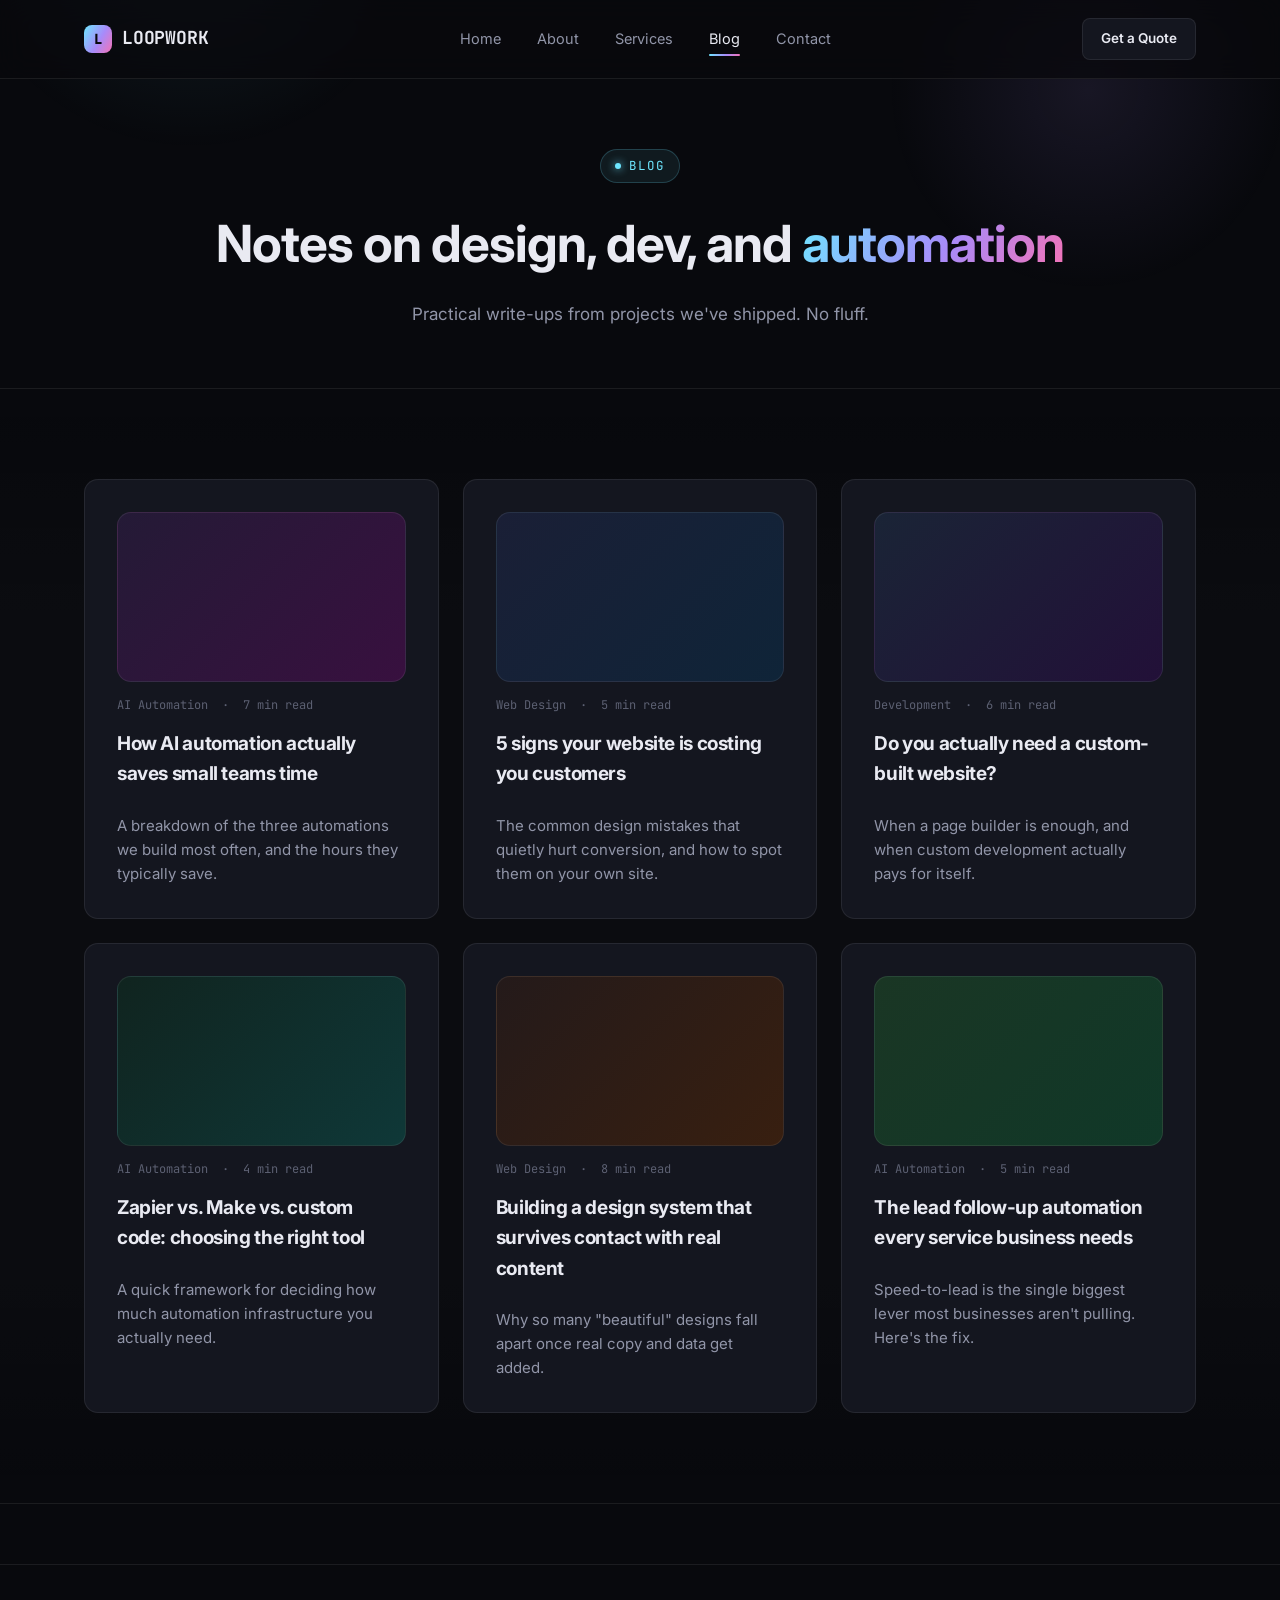
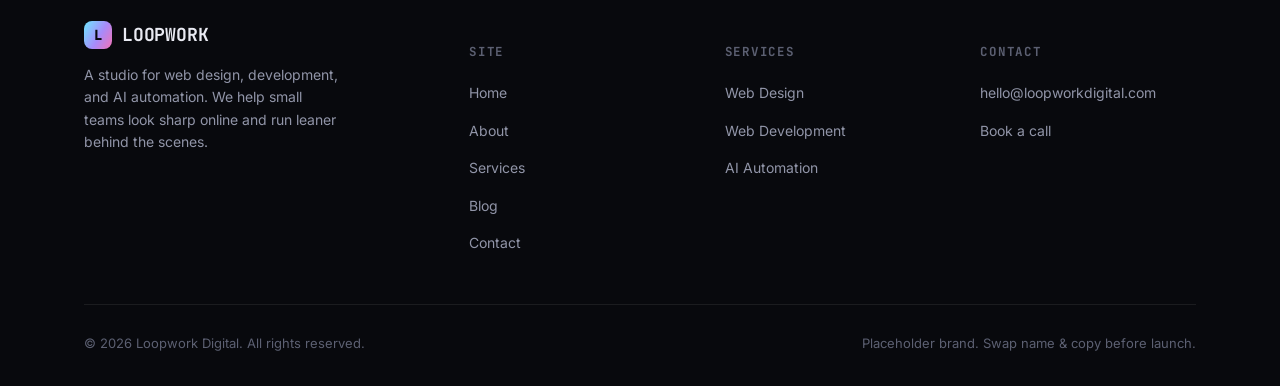
==== blog.html @ 00975c3e "Initial commit: Loopwork Digital site Static site for web design, development, and AI automation ser" ====
<!DOCTYPE html>
<html lang="en">
<head>
<meta charset="UTF-8">
<meta name="viewport" content="width=device-width, initial-scale=1.0">
<title>Blog — Loopwork Digital</title>
<meta name="description" content="Notes on web design, development, and AI automation from Loopwork Digital.">
<link rel="preconnect" href="https://fonts.googleapis.com">
<link rel="preconnect" href="https://fonts.gstatic.com" crossorigin>
<link href="https://fonts.googleapis.com/css2?family=Inter:wght@400;500;600;700;800&family=JetBrains+Mono:wght@500;700&display=swap" rel="stylesheet">
<link rel="stylesheet" href="css/styles.css">
</head>
<body>

<header class="site-header">
  <nav class="nav">
    <a href="index.html" class="logo"><span class="logo-mark">L</span> LOOPWORK</a>
    <div class="nav-links">
      <a href="index.html">Home</a>
      <a href="index.html#about">About</a>
      <a href="services.html">Services</a>
      <a href="blog.html">Blog</a>
      <a href="contact.html">Contact</a>
    </div>
    <div class="nav-cta">
      <a href="contact.html" class="btn btn-secondary btn-sm">Get a Quote</a>
      <button class="nav-toggle" aria-label="Toggle menu"><span></span><span></span><span></span></button>
    </div>
  </nav>
</header>

<main>

  <section class="page-hero">
    <div class="container">
      <span class="eyebrow">Blog</span>
      <h1>Notes on design, dev, and <span class="gradient-text">automation</span></h1>
      <p>Practical write-ups from projects we've shipped. No fluff.</p>
    </div>
  </section>

  <section class="section-alt">
    <div class="container">
      <div class="grid grid-3">

        <a href="blog/how-ai-automation-saves-small-teams-time.html" class="card post-card reveal">
          <div class="post-thumb thumb-2"></div>
          <div class="post-meta"><span>AI Automation</span><span>·</span><span>7 min read</span></div>
          <h3>How AI automation actually saves small teams time</h3>
          <p>A breakdown of the three automations we build most often, and the hours they typically save.</p>
        </a>

        <a href="#" class="card post-card reveal">
          <div class="post-thumb thumb-1"></div>
          <div class="post-meta"><span>Web Design</span><span>·</span><span>5 min read</span></div>
          <h3>5 signs your website is costing you customers</h3>
          <p>The common design mistakes that quietly hurt conversion, and how to spot them on your own site.</p>
        </a>

        <a href="#" class="card post-card reveal">
          <div class="post-thumb thumb-5"></div>
          <div class="post-meta"><span>Development</span><span>·</span><span>6 min read</span></div>
          <h3>Do you actually need a custom-built website?</h3>
          <p>When a page builder is enough, and when custom development actually pays for itself.</p>
        </a>

        <a href="#" class="card post-card reveal">
          <div class="post-thumb thumb-3"></div>
          <div class="post-meta"><span>AI Automation</span><span>·</span><span>4 min read</span></div>
          <h3>Zapier vs. Make vs. custom code: choosing the right tool</h3>
          <p>A quick framework for deciding how much automation infrastructure you actually need.</p>
        </a>

        <a href="#" class="card post-card reveal">
          <div class="post-thumb thumb-4"></div>
          <div class="post-meta"><span>Web Design</span><span>·</span><span>8 min read</span></div>
          <h3>Building a design system that survives contact with real content</h3>
          <p>Why so many "beautiful" designs fall apart once real copy and data get added.</p>
        </a>

        <a href="#" class="card post-card reveal">
          <div class="post-thumb thumb-6"></div>
          <div class="post-meta"><span>AI Automation</span><span>·</span><span>5 min read</span></div>
          <h3>The lead follow-up automation every service business needs</h3>
          <p>Speed-to-lead is the single biggest lever most businesses aren't pulling. Here's the fix.</p>
        </a>

      </div>
    </div>
  </section>

</main>

<footer class="site-footer">
  <div class="container">
    <div class="footer-top">
      <div class="footer-brand">
        <a href="index.html" class="logo"><span class="logo-mark">L</span> LOOPWORK</a>
        <p>A studio for web design, development, and AI automation. We help small teams look sharp online and run leaner behind the scenes.</p>
      </div>
      <div class="footer-col">
        <h5>Site</h5>
        <ul>
          <li><a href="index.html">Home</a></li>
          <li><a href="index.html#about">About</a></li>
          <li><a href="services.html">Services</a></li>
          <li><a href="blog.html">Blog</a></li>
          <li><a href="contact.html">Contact</a></li>
        </ul>
      </div>
      <div class="footer-col">
        <h5>Services</h5>
        <ul>
          <li><a href="services.html">Web Design</a></li>
          <li><a href="services.html">Web Development</a></li>
          <li><a href="services.html">AI Automation</a></li>
        </ul>
      </div>
      <div class="footer-col">
        <h5>Contact</h5>
        <ul>
          <li><a href="mailto:hello@loopworkdigital.com">hello@loopworkdigital.com</a></li>
          <li><a href="contact.html">Book a call</a></li>
        </ul>
      </div>
    </div>
    <div class="footer-bottom">
      <span>© 2026 Loopwork Digital. All rights reserved.</span>
      <span>Placeholder brand. Swap name & copy before launch.</span>
    </div>
  </div>
</footer>

<script src="js/main.js"></script>
</body>
</html>
---- css/styles.css ----
/* ===========================
   LOOPWORK DIGITAL — Web Design & AI Automation Studio
   Placeholder brand: swap "LOOPWORK DIGITAL" and colors below to rebrand.
=========================== */

:root {
  --bg: #08090d;
  --bg-elevated: #0f1119;
  --surface: #14161f;
  --surface-hover: #1b1e2b;
  --border: #232634;
  --border-soft: rgba(255, 255, 255, 0.08);
  --text: #e9eaf2;
  --text-muted: #9195a8;
  --text-dim: #5c6072;
  --accent: #6ee7ff;
  --accent-2: #a78bfa;
  --accent-gradient: linear-gradient(120deg, #6ee7ff 0%, #a78bfa 55%, #f472b6 100%);
  --accent-solid: #7dd3fc;
  --success: #4ade80;
  --radius-sm: 8px;
  --radius-md: 14px;
  --radius-lg: 22px;
  --shadow-glow: 0 0 0 1px rgba(255,255,255,0.06), 0 20px 60px -20px rgba(110, 231, 255, 0.15);
  --max-width: 1160px;
  --font-body: 'Inter', -apple-system, BlinkMacSystemFont, 'Segoe UI', sans-serif;
  --font-mono: 'JetBrains Mono', ui-monospace, SFMono-Regular, Menlo, monospace;
}

* { box-sizing: border-box; }
html { scroll-behavior: smooth; }

body {
  margin: 0;
  background: var(--bg);
  color: var(--text);
  font-family: var(--font-body);
  line-height: 1.6;
  -webkit-font-smoothing: antialiased;
  overflow-x: hidden;
}

body::before {
  content: "";
  position: fixed;
  inset: 0;
  background:
    radial-gradient(600px circle at 15% -10%, rgba(110,231,255,0.10), transparent 40%),
    radial-gradient(500px circle at 85% 10%, rgba(167,139,250,0.10), transparent 40%);
  pointer-events: none;
  z-index: 0;
}

img { max-width: 100%; display: block; }
a { color: inherit; text-decoration: none; }
ul { list-style: none; margin: 0; padding: 0; }
h1, h2, h3, h4 { margin: 0; font-weight: 700; letter-spacing: -0.02em; }
p { margin: 0; }

.container {
  max-width: var(--max-width);
  margin: 0 auto;
  padding: 0 24px;
  position: relative;
  z-index: 1;
}

.mono { font-family: var(--font-mono); }

.eyebrow {
  display: inline-flex;
  align-items: center;
  gap: 8px;
  font-family: var(--font-mono);
  font-size: 12.5px;
  letter-spacing: 0.08em;
  text-transform: uppercase;
  color: var(--accent);
  background: rgba(110, 231, 255, 0.08);
  border: 1px solid rgba(110, 231, 255, 0.2);
  padding: 6px 14px;
  border-radius: 999px;
}
.eyebrow::before {
  content: "";
  width: 6px;
  height: 6px;
  border-radius: 50%;
  background: var(--accent);
  box-shadow: 0 0 8px var(--accent);
}

.gradient-text {
  background: var(--accent-gradient);
  -webkit-background-clip: text;
  background-clip: text;
  color: transparent;
}

/* ---------- Header / Nav ---------- */
.site-header {
  position: sticky;
  top: 0;
  z-index: 100;
  background: rgba(8, 9, 13, 0.75);
  backdrop-filter: blur(14px);
  -webkit-backdrop-filter: blur(14px);
  border-bottom: 1px solid var(--border-soft);
}

.nav {
  display: flex;
  align-items: center;
  justify-content: space-between;
  padding: 18px 24px;
  max-width: var(--max-width);
  margin: 0 auto;
}

.logo {
  display: flex;
  align-items: center;
  gap: 10px;
  font-family: var(--font-mono);
  font-size: 18px;
  font-weight: 700;
  letter-spacing: -0.01em;
}

.logo-mark {
  width: 28px;
  height: 28px;
  border-radius: 8px;
  background: var(--accent-gradient);
  display: inline-flex;
  align-items: center;
  justify-content: center;
  color: #08090d;
  font-weight: 800;
  font-size: 14px;
}

.nav-links {
  display: flex;
  align-items: center;
  gap: 36px;
}

.nav-links a {
  font-size: 14.5px;
  color: var(--text-muted);
  transition: color 0.2s ease;
  position: relative;
}

.nav-links a:hover,
.nav-links a.active {
  color: var(--text);
}

.nav-links a.active::after {
  content: "";
  position: absolute;
  left: 0;
  right: 0;
  bottom: -6px;
  height: 2px;
  background: var(--accent-gradient);
  border-radius: 2px;
}

.nav-cta {
  display: flex;
  align-items: center;
  gap: 16px;
}

.nav-toggle {
  display: none;
  flex-direction: column;
  gap: 5px;
  background: none;
  border: none;
  cursor: pointer;
  padding: 6px;
}
.nav-toggle span {
  width: 22px;
  height: 2px;
  background: var(--text);
  border-radius: 2px;
  transition: all 0.25s ease;
}

/* ---------- Buttons ---------- */
.btn {
  display: inline-flex;
  align-items: center;
  justify-content: center;
  gap: 8px;
  padding: 12px 24px;
  border-radius: var(--radius-sm);
  font-size: 14.5px;
  font-weight: 600;
  cursor: pointer;
  border: 1px solid transparent;
  transition: all 0.2s ease;
  white-space: nowrap;
}

.btn-primary {
  background: var(--accent-gradient);
  color: #08090d;
}
.btn-primary:hover {
  transform: translateY(-2px);
  box-shadow: 0 12px 30px -10px rgba(110, 231, 255, 0.4);
}

.btn-secondary {
  background: var(--surface);
  color: var(--text);
  border-color: var(--border-soft);
}
.btn-secondary:hover {
  background: var(--surface-hover);
  border-color: rgba(255,255,255,0.18);
}

.btn-block { width: 100%; }
.btn-sm { padding: 9px 18px; font-size: 13.5px; }

/* ---------- Hero ---------- */
.hero {
  padding: 100px 0 90px;
  text-align: center;
}

.hero h1 {
  font-size: clamp(2.4rem, 5.5vw, 4.2rem);
  line-height: 1.08;
  max-width: 880px;
  margin: 24px auto 22px;
}

.hero p.lead {
  max-width: 620px;
  margin: 0 auto 36px;
  color: var(--text-muted);
  font-size: 18px;
}

.hero-actions {
  display: flex;
  gap: 14px;
  justify-content: center;
  flex-wrap: wrap;
}

.hero-stats {
  display: flex;
  justify-content: center;
  gap: 56px;
  margin-top: 76px;
  flex-wrap: wrap;
}
.hero-stat .num {
  font-family: var(--font-mono);
  font-size: 32px;
  font-weight: 700;
}
.hero-stat .label {
  color: var(--text-dim);
  font-size: 13.5px;
  margin-top: 4px;
}

/* ---------- Sections ---------- */
section { padding: 90px 0; position: relative; z-index: 1; }
.section-head {
  text-align: center;
  max-width: 640px;
  margin: 0 auto 56px;
}
.section-head h2 {
  font-size: clamp(1.9rem, 3.5vw, 2.6rem);
  margin: 18px 0 16px;
}
.section-head p {
  color: var(--text-muted);
  font-size: 16.5px;
}

.section-alt {
  background: linear-gradient(180deg, transparent, rgba(255,255,255,0.015) 20%, rgba(255,255,255,0.015) 80%, transparent);
  border-top: 1px solid var(--border-soft);
  border-bottom: 1px solid var(--border-soft);
}

/* ---------- Cards / Grid ---------- */
.grid {
  display: grid;
  gap: 24px;
}
.grid-3 { grid-template-columns: repeat(3, 1fr); }
.grid-2 { grid-template-columns: repeat(2, 1fr); }

.card {
  background: var(--surface);
  border: 1px solid var(--border-soft);
  border-radius: var(--radius-md);
  padding: 32px;
  transition: transform 0.25s ease, border-color 0.25s ease, box-shadow 0.25s ease;
}
.card:hover {
  transform: translateY(-4px);
  border-color: rgba(110,231,255,0.25);
  box-shadow: var(--shadow-glow);
}

.card-icon {
  width: 46px;
  height: 46px;
  border-radius: 12px;
  background: rgba(110, 231, 255, 0.08);
  border: 1px solid rgba(110, 231, 255, 0.2);
  display: flex;
  align-items: center;
  justify-content: center;
  font-size: 20px;
  margin-bottom: 20px;
}

.card h3 {
  font-size: 19px;
  margin-bottom: 10px;
}
.card p {
  color: var(--text-muted);
  font-size: 15px;
}

/* ---------- Portfolio ---------- */
.work-card {
  border-radius: var(--radius-md);
  overflow: hidden;
  border: 1px solid var(--border-soft);
  background: var(--surface);
  transition: transform 0.25s ease, border-color 0.25s ease;
}
.work-card:hover {
  transform: translateY(-4px);
  border-color: rgba(167,139,250,0.3);
}
.work-thumb {
  height: 200px;
  display: flex;
  align-items: center;
  justify-content: center;
  font-family: var(--font-mono);
  font-size: 13px;
  color: var(--text-dim);
  position: relative;
  overflow: hidden;
}
.work-thumb .tag {
  position: absolute;
  top: 14px;
  left: 14px;
  background: rgba(0,0,0,0.4);
  backdrop-filter: blur(6px);
  padding: 5px 12px;
  border-radius: 999px;
  font-size: 11.5px;
  letter-spacing: 0.05em;
  text-transform: uppercase;
  color: var(--text);
  border: 1px solid rgba(255,255,255,0.15);
}
.work-body { padding: 24px; }
.work-body h3 { font-size: 17px; margin-bottom: 6px; }
.work-body p { color: var(--text-muted); font-size: 14.5px; margin-bottom: 14px; }
.work-meta {
  display: flex;
  gap: 10px;
  flex-wrap: wrap;
}
.chip {
  font-family: var(--font-mono);
  font-size: 11.5px;
  color: var(--accent);
  background: rgba(110,231,255,0.08);
  border: 1px solid rgba(110,231,255,0.18);
  padding: 4px 10px;
  border-radius: 999px;
}

/* ---------- Pricing ---------- */
.price-card {
  background: var(--surface);
  border: 1px solid var(--border-soft);
  border-radius: var(--radius-lg);
  padding: 36px 30px;
  display: flex;
  flex-direction: column;
  position: relative;
}
.price-card.featured {
  border-color: rgba(110,231,255,0.35);
  background: linear-gradient(180deg, rgba(110,231,255,0.06), var(--surface) 40%);
  box-shadow: var(--shadow-glow);
}
.price-card .badge {
  position: absolute;
  top: -13px;
  left: 50%;
  transform: translateX(-50%);
  background: var(--accent-gradient);
  color: #08090d;
  font-family: var(--font-mono);
  font-size: 11px;
  font-weight: 700;
  letter-spacing: 0.05em;
  text-transform: uppercase;
  padding: 6px 16px;
  border-radius: 999px;
}
.price-card h3 { font-size: 18px; color: var(--text-muted); font-weight: 600; }
.price-card .amount {
  font-family: var(--font-mono);
  font-size: 42px;
  font-weight: 700;
  margin: 14px 0 4px;
}
.price-card .amount span {
  font-size: 15px;
  color: var(--text-dim);
  font-weight: 400;
}
.price-card .amount span.original {
  font-size: 22px;
  text-decoration: line-through;
  color: var(--text-dim);
  font-weight: 500;
  margin-right: 10px;
}
.badge-founding {
  background: rgba(74, 222, 128, 0.12) !important;
  color: var(--success) !important;
  border: 1px solid rgba(74, 222, 128, 0.35);
}
.founding-banner {
  max-width: 560px;
  margin: 0 auto 40px;
  text-align: center;
  padding: 14px 24px;
  border: 1px solid rgba(110, 231, 255, 0.25);
  border-radius: 999px;
  background: rgba(110, 231, 255, 0.06);
  font-size: 14px;
  color: var(--text-muted);
}
.founding-banner strong {
  color: var(--accent);
}
.price-card .desc {
  color: var(--text-muted);
  font-size: 14px;
  margin-bottom: 26px;
}
.price-features {
  display: flex;
  flex-direction: column;
  gap: 13px;
  margin-bottom: 30px;
  flex: 1;
}
.price-features li {
  display: flex;
  align-items: flex-start;
  gap: 10px;
  font-size: 14.5px;
  color: var(--text);
}
.price-features li::before {
  content: "✓";
  color: var(--success);
  font-weight: 700;
  flex-shrink: 0;
}

/* ---------- Process steps ---------- */
.steps {
  display: grid;
  grid-template-columns: repeat(4, 1fr);
  gap: 24px;
}
.step {
  position: relative;
  padding-top: 8px;
}
.step .step-num {
  font-family: var(--font-mono);
  font-size: 13px;
  color: var(--accent);
  border: 1px solid rgba(110,231,255,0.3);
  background: rgba(110,231,255,0.06);
  width: 34px;
  height: 34px;
  border-radius: 10px;
  display: flex;
  align-items: center;
  justify-content: center;
  margin-bottom: 18px;
}
.step h4 { font-size: 16.5px; margin-bottom: 8px; }
.step p { color: var(--text-muted); font-size: 14px; }

/* ---------- Testimonials ---------- */
.quote-card {
  background: var(--surface);
  border: 1px solid var(--border-soft);
  border-radius: var(--radius-md);
  padding: 30px;
}
.quote-card p.quote {
  font-size: 16px;
  color: var(--text);
  margin-bottom: 22px;
}
.quote-author {
  display: flex;
  align-items: center;
  gap: 12px;
}
.avatar {
  width: 38px;
  height: 38px;
  border-radius: 50%;
  background: var(--accent-gradient);
  flex-shrink: 0;
}
.quote-author .name { font-size: 14.5px; font-weight: 600; }
.quote-author .role { font-size: 13px; color: var(--text-dim); }

/* ---------- CTA band ---------- */
.cta-band {
  border-radius: var(--radius-lg);
  padding: 64px 48px;
  text-align: center;
  background: var(--surface);
  border: 1px solid var(--border-soft);
  position: relative;
  overflow: hidden;
}
.cta-band::before {
  content: "";
  position: absolute;
  inset: 0;
  background: radial-gradient(500px circle at 50% 0%, rgba(110,231,255,0.12), transparent 60%);
}
.cta-band > * { position: relative; z-index: 1; }
.cta-band h2 { font-size: clamp(1.7rem, 3.5vw, 2.3rem); margin-bottom: 16px; }
.cta-band p { color: var(--text-muted); max-width: 500px; margin: 0 auto 32px; }

/* ---------- Forms ---------- */
.form-grid {
  display: grid;
  grid-template-columns: 1fr 1fr;
  gap: 20px;
}
.form-field { display: flex; flex-direction: column; gap: 8px; margin-bottom: 20px; }
.form-field.full { grid-column: 1 / -1; }
.form-field label {
  font-size: 13.5px;
  font-weight: 600;
  color: var(--text-muted);
}
.form-field input,
.form-field select,
.form-field textarea {
  background: var(--bg-elevated);
  border: 1px solid var(--border-soft);
  border-radius: var(--radius-sm);
  padding: 13px 16px;
  color: var(--text);
  font-family: var(--font-body);
  font-size: 14.5px;
  outline: none;
  transition: border-color 0.2s ease;
}
.form-field input:focus,
.form-field select:focus,
.form-field textarea:focus {
  border-color: var(--accent);
}
.form-field textarea { resize: vertical; min-height: 120px; }
.form-note {
  font-size: 13px;
  color: var(--text-dim);
  margin-top: 14px;
}
.form-success {
  display: none;
  background: rgba(74, 222, 128, 0.08);
  border: 1px solid rgba(74, 222, 128, 0.3);
  color: var(--success);
  padding: 16px 20px;
  border-radius: var(--radius-sm);
  font-size: 14.5px;
  margin-top: 20px;
}
.form-success.show { display: block; }
.form-success.error {
  background: rgba(248, 113, 113, 0.08);
  border-color: rgba(248, 113, 113, 0.3);
  color: #f87171;
}

.contact-grid {
  grid-template-columns: 1fr 1.4fr;
  gap: 56px;
}

.contact-info {
  display: flex;
  flex-direction: column;
  gap: 26px;
}
.contact-info-item { display: flex; gap: 16px; align-items: flex-start; }
.contact-info-item .card-icon { margin-bottom: 0; flex-shrink: 0; }
.contact-info-item h4 { font-size: 15.5px; margin-bottom: 4px; }
.contact-info-item p { color: var(--text-muted); font-size: 14px; }

/* ---------- Blog ---------- */
.post-card {
  display: flex;
  flex-direction: column;
  gap: 14px;
}
.post-meta {
  display: flex;
  gap: 14px;
  align-items: center;
  font-family: var(--font-mono);
  font-size: 12px;
  color: var(--text-dim);
}
.post-thumb {
  height: 170px;
  border-radius: var(--radius-md);
  border: 1px solid var(--border-soft);
}
article.post {
  max-width: 720px;
  margin: 0 auto;
}
article.post h1 { font-size: clamp(1.9rem, 4vw, 2.7rem); margin: 20px 0 18px; }
article.post .post-hero {
  height: 320px;
  border-radius: var(--radius-lg);
  border: 1px solid var(--border-soft);
  margin: 32px 0;
}
article.post p {
  color: var(--text-muted);
  font-size: 16.5px;
  margin-bottom: 20px;
}
article.post h2 {
  font-size: 1.5rem;
  margin: 40px 0 16px;
  color: var(--text);
}
article.post ul { margin: 0 0 20px; padding-left: 0; }
article.post ul li {
  color: var(--text-muted);
  font-size: 16px;
  padding-left: 22px;
  position: relative;
  margin-bottom: 10px;
}
article.post ul li::before {
  content: "→";
  position: absolute;
  left: 0;
  color: var(--accent);
}

/* thumb gradients */
.thumb-1 { background: linear-gradient(135deg, #1a1f36, #0f2438); }
.thumb-2 { background: linear-gradient(135deg, #241a36, #38103f); }
.thumb-3 { background: linear-gradient(135deg, #10241f, #0f3838); }
.thumb-4 { background: linear-gradient(135deg, #241a1a, #381f10); }
.thumb-5 { background: linear-gradient(135deg, #1a2436, #221038); }
.thumb-6 { background: linear-gradient(135deg, #1a3624, #103828); }

/* ---------- Footer ---------- */
.site-footer {
  border-top: 1px solid var(--border-soft);
  padding: 56px 0 32px;
  margin-top: 60px;
}
.footer-top {
  display: grid;
  grid-template-columns: 1.6fr 1fr 1fr 1fr;
  gap: 40px;
  margin-bottom: 48px;
}
.footer-brand p {
  color: var(--text-muted);
  font-size: 14px;
  margin-top: 14px;
  max-width: 260px;
}
.footer-col h5 {
  font-family: var(--font-mono);
  font-size: 12.5px;
  text-transform: uppercase;
  letter-spacing: 0.06em;
  color: var(--text-dim);
  margin-bottom: 18px;
}
.footer-col ul { display: flex; flex-direction: column; gap: 12px; }
.footer-col a {
  font-size: 14px;
  color: var(--text-muted);
  transition: color 0.2s ease;
}
.footer-col a:hover { color: var(--text); }
.footer-bottom {
  display: flex;
  justify-content: space-between;
  align-items: center;
  padding-top: 28px;
  border-top: 1px solid var(--border-soft);
  font-size: 13px;
  color: var(--text-dim);
  flex-wrap: wrap;
  gap: 12px;
}

/* ---------- Reveal animation ---------- */
.reveal {
  opacity: 0;
  transform: translateY(18px);
  transition: opacity 0.6s ease, transform 0.6s ease;
}
.reveal.in-view {
  opacity: 1;
  transform: translateY(0);
}

/* ---------- Page hero (non-home) ---------- */
.page-hero {
  padding: 70px 0 60px;
  text-align: center;
}
.page-hero h1 {
  font-size: clamp(2.1rem, 4.5vw, 3.2rem);
  margin: 20px 0 16px;
}
.page-hero p {
  color: var(--text-muted);
  max-width: 560px;
  margin: 0 auto;
  font-size: 17px;
}

/* ---------- Responsive ---------- */
@media (max-width: 980px) {
  .grid-3 { grid-template-columns: repeat(2, 1fr); }
  .steps { grid-template-columns: repeat(2, 1fr); }
  .footer-top { grid-template-columns: 1fr 1fr; }
}

@media (max-width: 760px) {
  .nav-links, .nav-cta .btn-secondary { display: none; }
  .nav-toggle { display: flex; }
  .nav.open .nav-links {
    display: flex;
    flex-direction: column;
    position: absolute;
    top: 100%;
    left: 0;
    right: 0;
    background: var(--bg-elevated);
    padding: 24px;
    border-bottom: 1px solid var(--border-soft);
    gap: 20px;
  }
  .grid-3, .grid-2 { grid-template-columns: 1fr; }
  .contact-grid { grid-template-columns: 1fr; gap: 32px; }
  .steps { grid-template-columns: 1fr; }
  .hero-stats { gap: 34px; }
  .form-grid { grid-template-columns: 1fr; }
  .footer-top { grid-template-columns: 1fr; gap: 32px; }
  .footer-bottom { flex-direction: column; align-items: flex-start; }
  section { padding: 64px 0; }
  .cta-band { padding: 48px 24px; }
}
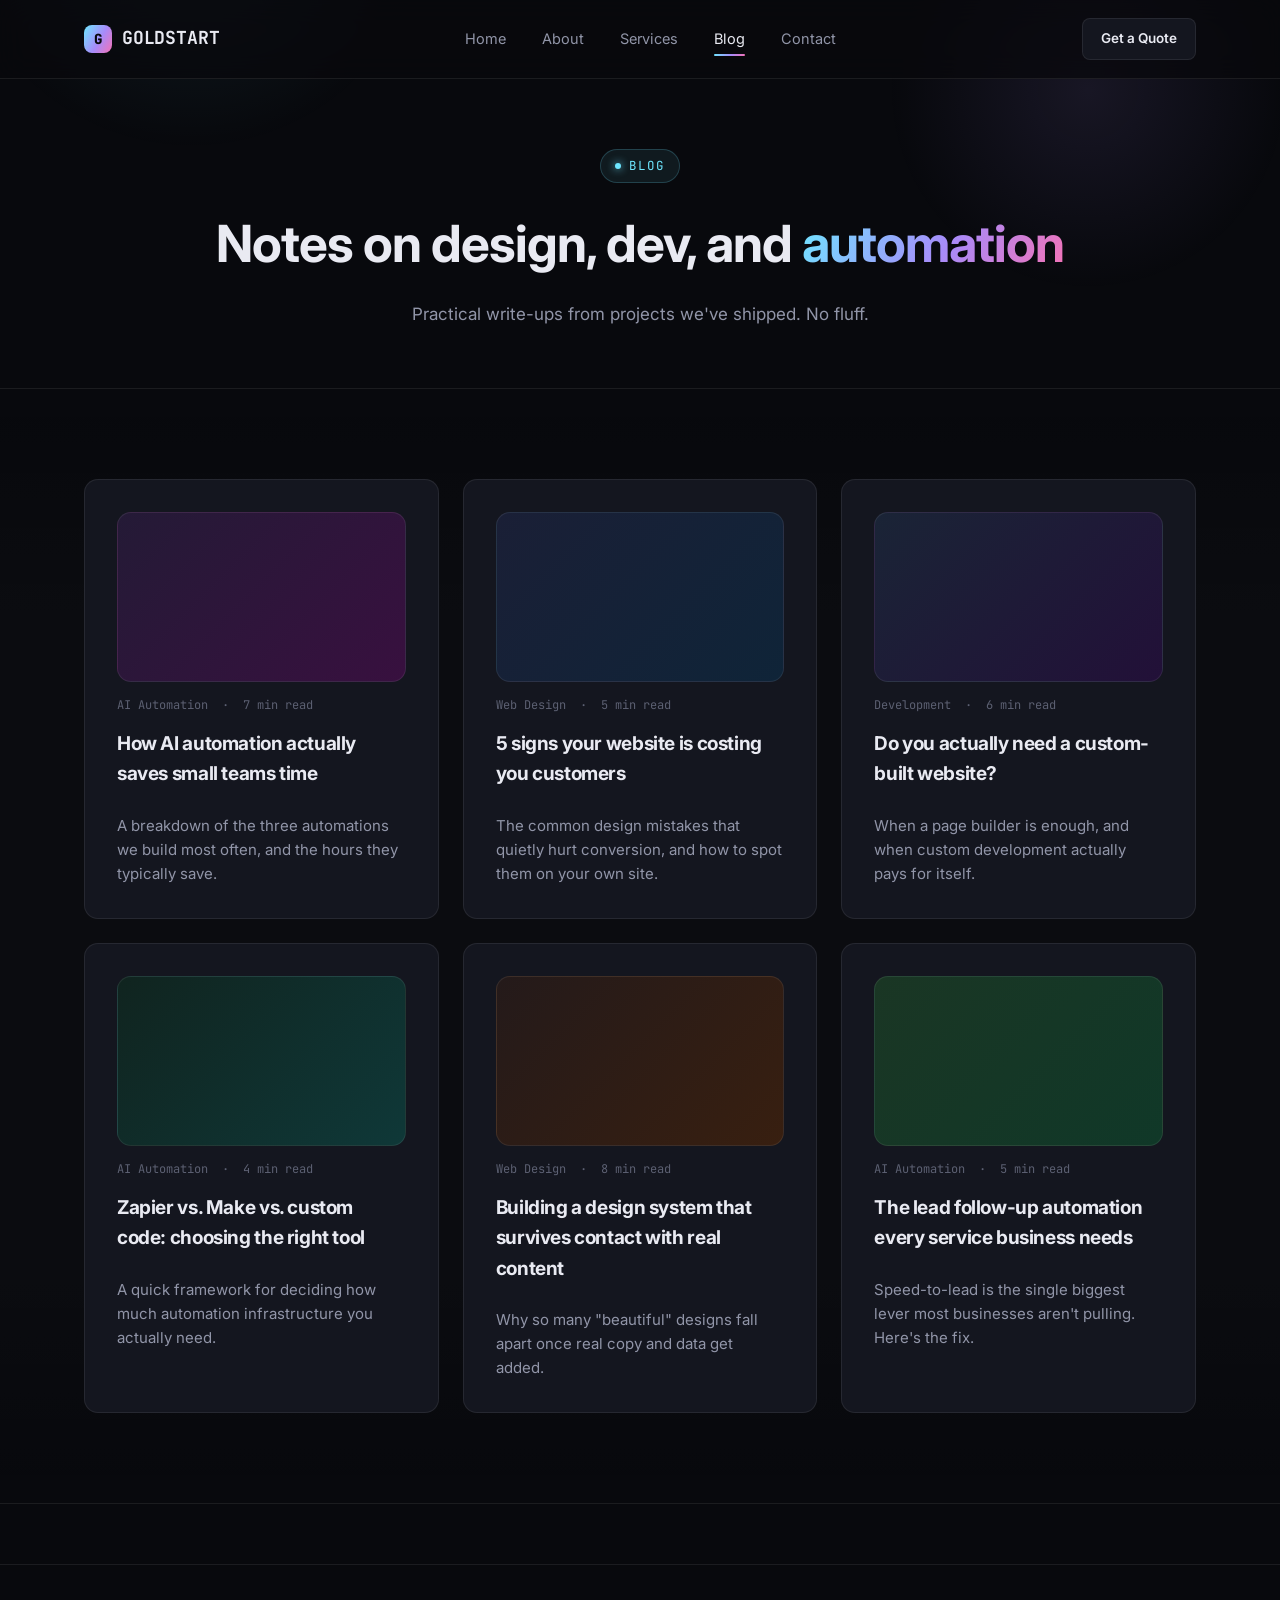
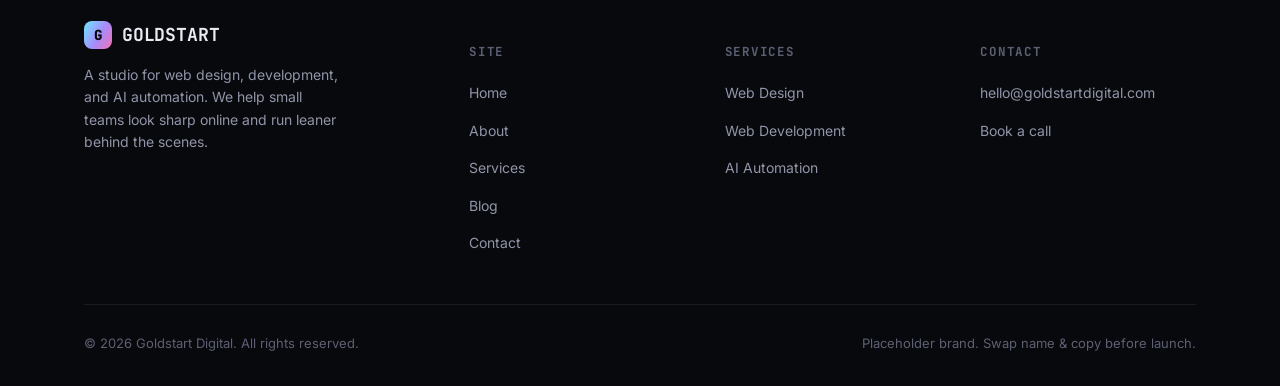
==== commit 76fa61e1: "Rebrand from Loopwork Digital to Goldstart Digital Avoids name collision with an existing funded com" ====
--- a/blog.html
+++ b/blog.html
@@ -3,8 +3,8 @@
 <head>
 <meta charset="UTF-8">
 <meta name="viewport" content="width=device-width, initial-scale=1.0">
-<title>Blog — Loopwork Digital</title>
-<meta name="description" content="Notes on web design, development, and AI automation from Loopwork Digital.">
+<title>Blog — Goldstart Digital</title>
+<meta name="description" content="Notes on web design, development, and AI automation from Goldstart Digital.">
 <link rel="preconnect" href="https://fonts.googleapis.com">
 <link rel="preconnect" href="https://fonts.gstatic.com" crossorigin>
 <link href="https://fonts.googleapis.com/css2?family=Inter:wght@400;500;600;700;800&family=JetBrains+Mono:wght@500;700&display=swap" rel="stylesheet">
@@ -14,7 +14,7 @@
 
 <header class="site-header">
   <nav class="nav">
-    <a href="index.html" class="logo"><span class="logo-mark">L</span> LOOPWORK</a>
+    <a href="index.html" class="logo"><span class="logo-mark">G</span> GOLDSTART</a>
     <div class="nav-links">
       <a href="index.html">Home</a>
       <a href="index.html#about">About</a>
@@ -95,7 +95,7 @@
   <div class="container">
     <div class="footer-top">
       <div class="footer-brand">
-        <a href="index.html" class="logo"><span class="logo-mark">L</span> LOOPWORK</a>
+        <a href="index.html" class="logo"><span class="logo-mark">G</span> GOLDSTART</a>
         <p>A studio for web design, development, and AI automation. We help small teams look sharp online and run leaner behind the scenes.</p>
       </div>
       <div class="footer-col">
@@ -119,13 +119,13 @@
       <div class="footer-col">
         <h5>Contact</h5>
         <ul>
-          <li><a href="mailto:hello@loopworkdigital.com">hello@loopworkdigital.com</a></li>
+          <li><a href="mailto:hello@goldstartdigital.com">hello@goldstartdigital.com</a></li>
           <li><a href="contact.html">Book a call</a></li>
         </ul>
       </div>
     </div>
     <div class="footer-bottom">
-      <span>© 2026 Loopwork Digital. All rights reserved.</span>
+      <span>© 2026 Goldstart Digital. All rights reserved.</span>
       <span>Placeholder brand. Swap name & copy before launch.</span>
     </div>
   </div>
--- a/css/styles.css
+++ b/css/styles.css
@@ -1,6 +1,6 @@
 /* ===========================
-   LOOPWORK DIGITAL — Web Design & AI Automation Studio
-   Placeholder brand: swap "LOOPWORK DIGITAL" and colors below to rebrand.
+   GOLDSTART DIGITAL — Web Design & AI Automation Studio
+   Placeholder brand: swap "GOLDSTART DIGITAL" and colors below to rebrand.
 =========================== */
 
 :root {
@@ -462,6 +462,13 @@
 }
 .founding-banner strong {
   color: var(--accent);
+}
+.founding-slots {
+  display: block;
+  margin-top: 6px;
+  font-family: var(--font-mono);
+  font-size: 12px;
+  color: var(--text-dim);
 }
 .price-card .desc {
   color: var(--text-muted);
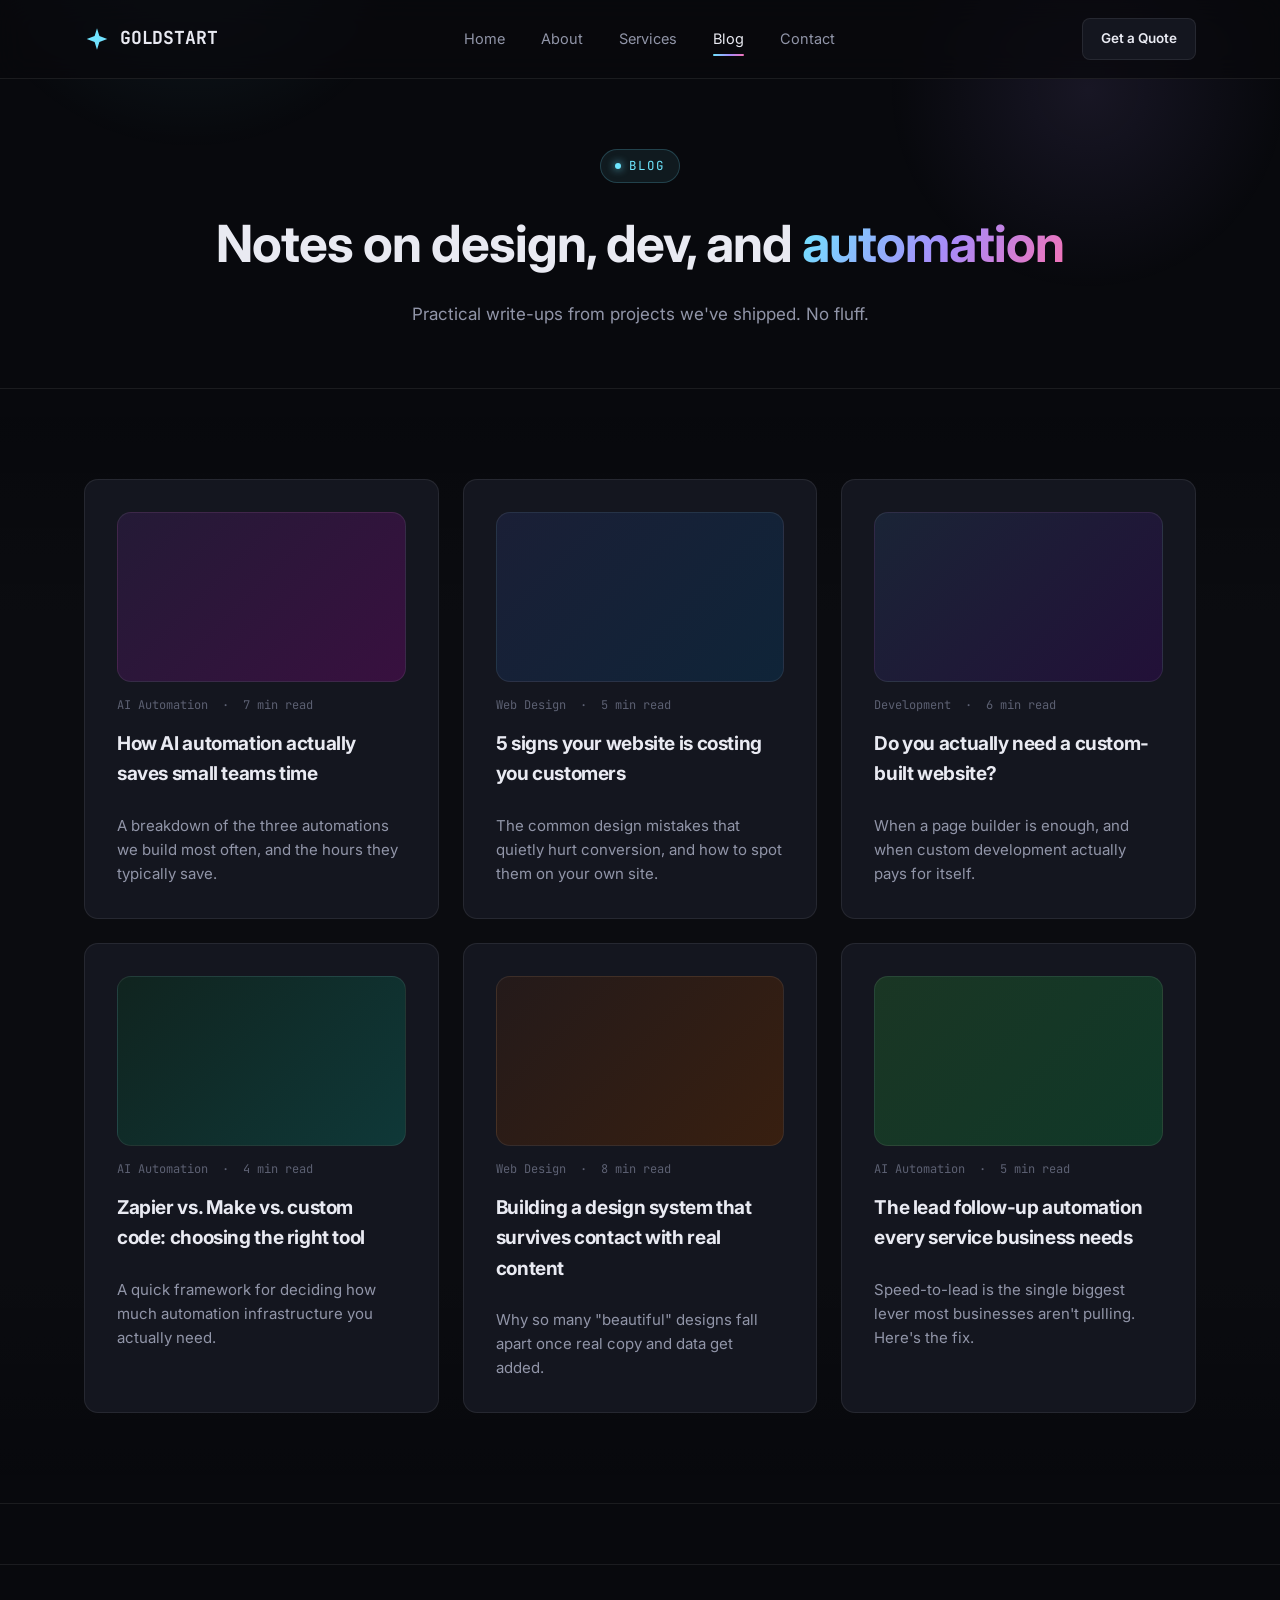
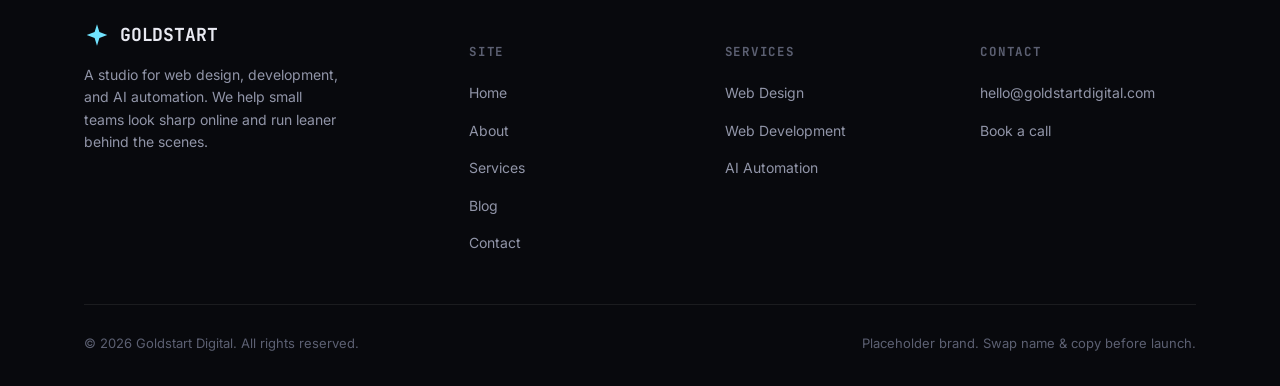
==== commit 289fca6e: "Add spark-mark logo and favicon Replaces the plain letter badge with an actual SVG mark, and adds it" ====
--- a/blog.html
+++ b/blog.html
@@ -8,13 +8,14 @@
 <link rel="preconnect" href="https://fonts.googleapis.com">
 <link rel="preconnect" href="https://fonts.gstatic.com" crossorigin>
 <link href="https://fonts.googleapis.com/css2?family=Inter:wght@400;500;600;700;800&family=JetBrains+Mono:wght@500;700&display=swap" rel="stylesheet">
+<link rel="icon" type="image/svg+xml" href="assets/favicon.svg">
 <link rel="stylesheet" href="css/styles.css">
 </head>
 <body>
 
 <header class="site-header">
   <nav class="nav">
-    <a href="index.html" class="logo"><span class="logo-mark">G</span> GOLDSTART</a>
+    <a href="index.html" class="logo"><svg class="logo-mark" viewBox="0 0 24 24" fill="none" xmlns="http://www.w3.org/2000/svg"><defs><linearGradient id="lg" x1="0" y1="0" x2="24" y2="24"><stop offset="0%" stop-color="#6ee7ff"/><stop offset="55%" stop-color="#a78bfa"/><stop offset="100%" stop-color="#f472b6"/></linearGradient></defs><path d="M12 2L14.2 9.3L21.5 12L14.2 14.7L12 22L9.8 14.7L2.5 12L9.8 9.3Z" fill="url(#lg)"/></svg> GOLDSTART</a>
     <div class="nav-links">
       <a href="index.html">Home</a>
       <a href="index.html#about">About</a>
@@ -95,7 +96,7 @@
   <div class="container">
     <div class="footer-top">
       <div class="footer-brand">
-        <a href="index.html" class="logo"><span class="logo-mark">G</span> GOLDSTART</a>
+        <a href="index.html" class="logo"><svg class="logo-mark" viewBox="0 0 24 24" fill="none" xmlns="http://www.w3.org/2000/svg"><defs><linearGradient id="lg" x1="0" y1="0" x2="24" y2="24"><stop offset="0%" stop-color="#6ee7ff"/><stop offset="55%" stop-color="#a78bfa"/><stop offset="100%" stop-color="#f472b6"/></linearGradient></defs><path d="M12 2L14.2 9.3L21.5 12L14.2 14.7L12 22L9.8 14.7L2.5 12L9.8 9.3Z" fill="url(#lg)"/></svg> GOLDSTART</a>
         <p>A studio for web design, development, and AI automation. We help small teams look sharp online and run leaner behind the scenes.</p>
       </div>
       <div class="footer-col">
--- a/css/styles.css
+++ b/css/styles.css
@@ -128,16 +128,10 @@
 }
 
 .logo-mark {
-  width: 28px;
-  height: 28px;
-  border-radius: 8px;
-  background: var(--accent-gradient);
-  display: inline-flex;
-  align-items: center;
-  justify-content: center;
-  color: #08090d;
-  font-weight: 800;
-  font-size: 14px;
+  width: 26px;
+  height: 26px;
+  flex-shrink: 0;
+  display: inline-block;
 }
 
 .nav-links {
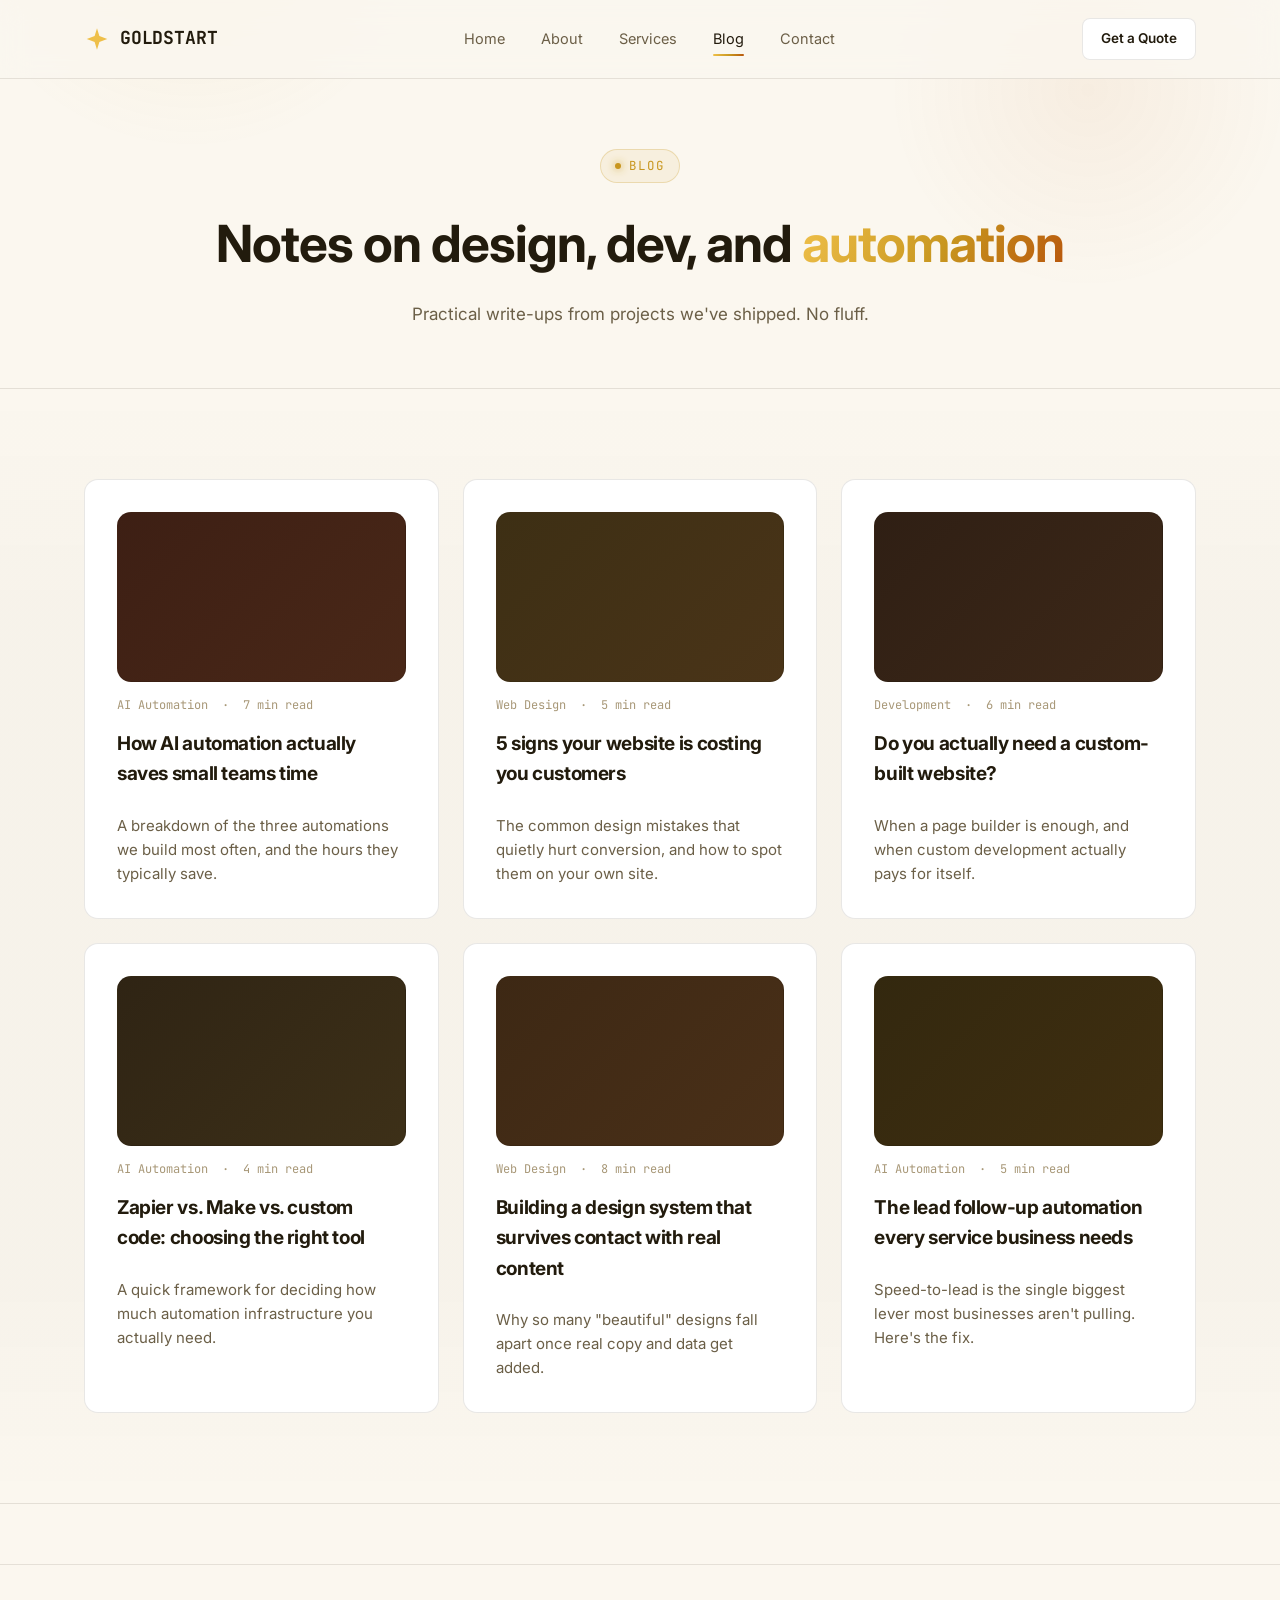
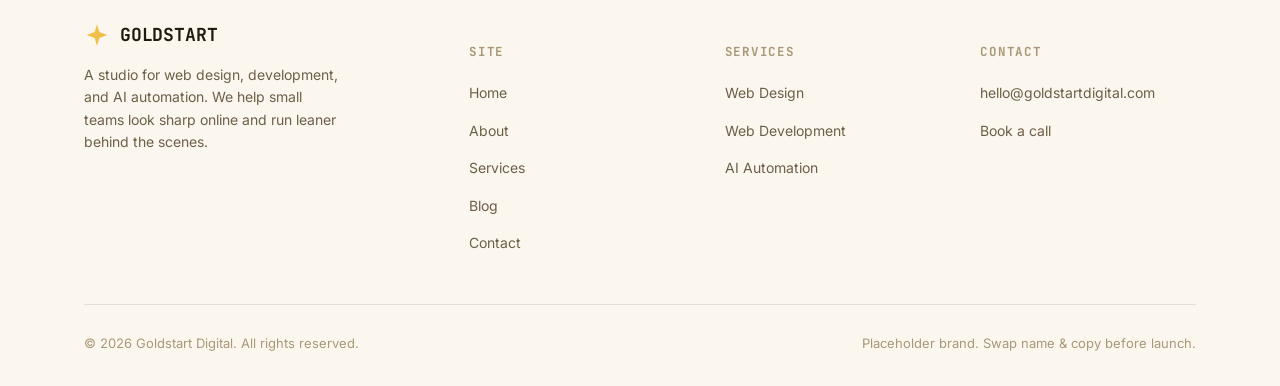
==== commit f5c1266b: "Add first real client project to homepage, finalize gold theme Adds a genuine "Recent work" section " ====
--- a/blog.html
+++ b/blog.html
@@ -15,7 +15,7 @@
 
 <header class="site-header">
   <nav class="nav">
-    <a href="index.html" class="logo"><svg class="logo-mark" viewBox="0 0 24 24" fill="none" xmlns="http://www.w3.org/2000/svg"><defs><linearGradient id="lg" x1="0" y1="0" x2="24" y2="24"><stop offset="0%" stop-color="#6ee7ff"/><stop offset="55%" stop-color="#a78bfa"/><stop offset="100%" stop-color="#f472b6"/></linearGradient></defs><path d="M12 2L14.2 9.3L21.5 12L14.2 14.7L12 22L9.8 14.7L2.5 12L9.8 9.3Z" fill="url(#lg)"/></svg> GOLDSTART</a>
+    <a href="index.html" class="logo"><svg class="logo-mark" viewBox="0 0 24 24" fill="none" xmlns="http://www.w3.org/2000/svg"><defs><linearGradient id="lg" x1="0" y1="0" x2="24" y2="24"><stop offset="0%" stop-color="#f0c14b"/><stop offset="55%" stop-color="#c8961f"/><stop offset="100%" stop-color="#b8560c"/></linearGradient></defs><path d="M12 2L14.2 9.3L21.5 12L14.2 14.7L12 22L9.8 14.7L2.5 12L9.8 9.3Z" fill="url(#lg)"/></svg> GOLDSTART</a>
     <div class="nav-links">
       <a href="index.html">Home</a>
       <a href="index.html#about">About</a>
@@ -96,7 +96,7 @@
   <div class="container">
     <div class="footer-top">
       <div class="footer-brand">
-        <a href="index.html" class="logo"><svg class="logo-mark" viewBox="0 0 24 24" fill="none" xmlns="http://www.w3.org/2000/svg"><defs><linearGradient id="lg" x1="0" y1="0" x2="24" y2="24"><stop offset="0%" stop-color="#6ee7ff"/><stop offset="55%" stop-color="#a78bfa"/><stop offset="100%" stop-color="#f472b6"/></linearGradient></defs><path d="M12 2L14.2 9.3L21.5 12L14.2 14.7L12 22L9.8 14.7L2.5 12L9.8 9.3Z" fill="url(#lg)"/></svg> GOLDSTART</a>
+        <a href="index.html" class="logo"><svg class="logo-mark" viewBox="0 0 24 24" fill="none" xmlns="http://www.w3.org/2000/svg"><defs><linearGradient id="lg" x1="0" y1="0" x2="24" y2="24"><stop offset="0%" stop-color="#f0c14b"/><stop offset="55%" stop-color="#c8961f"/><stop offset="100%" stop-color="#b8560c"/></linearGradient></defs><path d="M12 2L14.2 9.3L21.5 12L14.2 14.7L12 22L9.8 14.7L2.5 12L9.8 9.3Z" fill="url(#lg)"/></svg> GOLDSTART</a>
         <p>A studio for web design, development, and AI automation. We help small teams look sharp online and run leaner behind the scenes.</p>
       </div>
       <div class="footer-col">
--- a/css/styles.css
+++ b/css/styles.css
@@ -4,24 +4,24 @@
 =========================== */
 
 :root {
-  --bg: #08090d;
-  --bg-elevated: #0f1119;
-  --surface: #14161f;
-  --surface-hover: #1b1e2b;
-  --border: #232634;
-  --border-soft: rgba(255, 255, 255, 0.08);
-  --text: #e9eaf2;
-  --text-muted: #9195a8;
-  --text-dim: #5c6072;
-  --accent: #6ee7ff;
-  --accent-2: #a78bfa;
-  --accent-gradient: linear-gradient(120deg, #6ee7ff 0%, #a78bfa 55%, #f472b6 100%);
-  --accent-solid: #7dd3fc;
-  --success: #4ade80;
+  --bg: #fbf7ef;
+  --bg-elevated: #ffffff;
+  --surface: #ffffff;
+  --surface-hover: #f3ead9;
+  --border: #2a2210;
+  --border-soft: rgba(30, 22, 5, 0.1);
+  --text: #221b0d;
+  --text-muted: #6b5f47;
+  --text-dim: #a89878;
+  --accent: #c8961f;
+  --accent-2: #b8560c;
+  --accent-gradient: linear-gradient(120deg, #f0c14b 0%, #c8961f 55%, #b8560c 100%);
+  --accent-solid: #c8961f;
+  --success: #15803d;
   --radius-sm: 8px;
   --radius-md: 14px;
   --radius-lg: 22px;
-  --shadow-glow: 0 0 0 1px rgba(255,255,255,0.06), 0 20px 60px -20px rgba(110, 231, 255, 0.15);
+  --shadow-glow: 0 0 0 1px rgba(30,22,5,0.05), 0 20px 60px -20px rgba(200, 150, 31, 0.3);
   --max-width: 1160px;
   --font-body: 'Inter', -apple-system, BlinkMacSystemFont, 'Segoe UI', sans-serif;
   --font-mono: 'JetBrains Mono', ui-monospace, SFMono-Regular, Menlo, monospace;
@@ -45,8 +45,8 @@
   position: fixed;
   inset: 0;
   background:
-    radial-gradient(600px circle at 15% -10%, rgba(110,231,255,0.10), transparent 40%),
-    radial-gradient(500px circle at 85% 10%, rgba(167,139,250,0.10), transparent 40%);
+    radial-gradient(600px circle at 15% -10%, rgba(200, 150, 31, 0.08), transparent 40%),
+    radial-gradient(500px circle at 85% 10%, rgba(184, 86, 12, 0.06), transparent 40%);
   pointer-events: none;
   z-index: 0;
 }
@@ -76,8 +76,8 @@
   letter-spacing: 0.08em;
   text-transform: uppercase;
   color: var(--accent);
-  background: rgba(110, 231, 255, 0.08);
-  border: 1px solid rgba(110, 231, 255, 0.2);
+  background: rgba(200, 150, 31, 0.08);
+  border: 1px solid rgba(200, 150, 31, 0.25);
   padding: 6px 14px;
   border-radius: 999px;
 }
@@ -102,7 +102,7 @@
   position: sticky;
   top: 0;
   z-index: 100;
-  background: rgba(8, 9, 13, 0.75);
+  background: rgba(251, 247, 239, 0.8);
   backdrop-filter: blur(14px);
   -webkit-backdrop-filter: blur(14px);
   border-bottom: 1px solid var(--border-soft);
@@ -204,11 +204,11 @@
 
 .btn-primary {
   background: var(--accent-gradient);
-  color: #08090d;
+  color: #221b0d;
 }
 .btn-primary:hover {
   transform: translateY(-2px);
-  box-shadow: 0 12px 30px -10px rgba(110, 231, 255, 0.4);
+  box-shadow: 0 12px 30px -10px rgba(200, 150, 31, 0.35);
 }
 
 .btn-secondary {
@@ -218,7 +218,7 @@
 }
 .btn-secondary:hover {
   background: var(--surface-hover);
-  border-color: rgba(255,255,255,0.18);
+  border-color: rgba(30, 22, 5, 0.15);
 }
 
 .btn-block { width: 100%; }
@@ -286,7 +286,7 @@
 }
 
 .section-alt {
-  background: linear-gradient(180deg, transparent, rgba(255,255,255,0.015) 20%, rgba(255,255,255,0.015) 80%, transparent);
+  background: linear-gradient(180deg, transparent, rgba(30, 22, 5, 0.02) 20%, rgba(30, 22, 5, 0.02) 80%, transparent);
   border-top: 1px solid var(--border-soft);
   border-bottom: 1px solid var(--border-soft);
 }
@@ -308,7 +308,7 @@
 }
 .card:hover {
   transform: translateY(-4px);
-  border-color: rgba(110,231,255,0.25);
+  border-color: rgba(200, 150, 31, 0.35);
   box-shadow: var(--shadow-glow);
 }
 
@@ -316,8 +316,8 @@
   width: 46px;
   height: 46px;
   border-radius: 12px;
-  background: rgba(110, 231, 255, 0.08);
-  border: 1px solid rgba(110, 231, 255, 0.2);
+  background: rgba(200, 150, 31, 0.08);
+  border: 1px solid rgba(200, 150, 31, 0.25);
   display: flex;
   align-items: center;
   justify-content: center;
@@ -344,7 +344,7 @@
 }
 .work-card:hover {
   transform: translateY(-4px);
-  border-color: rgba(167,139,250,0.3);
+  border-color: rgba(184, 86, 12, 0.3);
 }
 .work-thumb {
   height: 200px;
@@ -369,7 +369,7 @@
   letter-spacing: 0.05em;
   text-transform: uppercase;
   color: var(--text);
-  border: 1px solid rgba(255,255,255,0.15);
+  border: 1px solid rgba(30, 22, 5, 0.12);
 }
 .work-body { padding: 24px; }
 .work-body h3 { font-size: 17px; margin-bottom: 6px; }
@@ -383,8 +383,8 @@
   font-family: var(--font-mono);
   font-size: 11.5px;
   color: var(--accent);
-  background: rgba(110,231,255,0.08);
-  border: 1px solid rgba(110,231,255,0.18);
+  background: rgba(200, 150, 31, 0.08);
+  border: 1px solid rgba(200, 150, 31, 0.22);
   padding: 4px 10px;
   border-radius: 999px;
 }
@@ -400,8 +400,8 @@
   position: relative;
 }
 .price-card.featured {
-  border-color: rgba(110,231,255,0.35);
-  background: linear-gradient(180deg, rgba(110,231,255,0.06), var(--surface) 40%);
+  border-color: rgba(200, 150, 31, 0.4);
+  background: linear-gradient(180deg, rgba(200, 150, 31, 0.08), var(--surface) 40%);
   box-shadow: var(--shadow-glow);
 }
 .price-card .badge {
@@ -410,7 +410,7 @@
   left: 50%;
   transform: translateX(-50%);
   background: var(--accent-gradient);
-  color: #08090d;
+  color: #221b0d;
   font-family: var(--font-mono);
   font-size: 11px;
   font-weight: 700;
@@ -448,9 +448,9 @@
   margin: 0 auto 40px;
   text-align: center;
   padding: 14px 24px;
-  border: 1px solid rgba(110, 231, 255, 0.25);
+  border: 1px solid rgba(200, 150, 31, 0.3);
   border-radius: 999px;
-  background: rgba(110, 231, 255, 0.06);
+  background: rgba(200, 150, 31, 0.08);
   font-size: 14px;
   color: var(--text-muted);
 }
@@ -504,8 +504,8 @@
   font-family: var(--font-mono);
   font-size: 13px;
   color: var(--accent);
-  border: 1px solid rgba(110,231,255,0.3);
-  background: rgba(110,231,255,0.06);
+  border: 1px solid rgba(200, 150, 31, 0.35);
+  background: rgba(200, 150, 31, 0.08);
   width: 34px;
   height: 34px;
   border-radius: 10px;
@@ -558,7 +558,7 @@
   content: "";
   position: absolute;
   inset: 0;
-  background: radial-gradient(500px circle at 50% 0%, rgba(110,231,255,0.12), transparent 60%);
+  background: radial-gradient(500px circle at 50% 0%, rgba(200, 150, 31, 0.15), transparent 60%);
 }
 .cta-band > * { position: relative; z-index: 1; }
 .cta-band h2 { font-size: clamp(1.7rem, 3.5vw, 2.3rem); margin-bottom: 16px; }
@@ -615,7 +615,7 @@
 .form-success.error {
   background: rgba(248, 113, 113, 0.08);
   border-color: rgba(248, 113, 113, 0.3);
-  color: #f87171;
+  color: #b91c1c;
 }
 
 .contact-grid {
@@ -689,12 +689,13 @@
 }
 
 /* thumb gradients */
-.thumb-1 { background: linear-gradient(135deg, #1a1f36, #0f2438); }
-.thumb-2 { background: linear-gradient(135deg, #241a36, #38103f); }
-.thumb-3 { background: linear-gradient(135deg, #10241f, #0f3838); }
-.thumb-4 { background: linear-gradient(135deg, #241a1a, #381f10); }
-.thumb-5 { background: linear-gradient(135deg, #1a2436, #221038); }
-.thumb-6 { background: linear-gradient(135deg, #1a3624, #103828); }
+.thumb-1 { background: linear-gradient(135deg, #3d2f14, #4a3418); }
+.thumb-2 { background: linear-gradient(135deg, #3d1f14, #4a2818); }
+.thumb-3 { background: linear-gradient(135deg, #2f2414, #3d3018); }
+.thumb-4 { background: linear-gradient(135deg, #3d2814, #4a3018); }
+.thumb-5 { background: linear-gradient(135deg, #2f1f14, #3d2818); }
+.thumb-6 { background: linear-gradient(135deg, #33280f, #402f10); }
+.thumb-water { background: linear-gradient(135deg, #2c5f7a, #4a8fae); }
 
 /* ---------- Footer ---------- */
 .site-footer {
